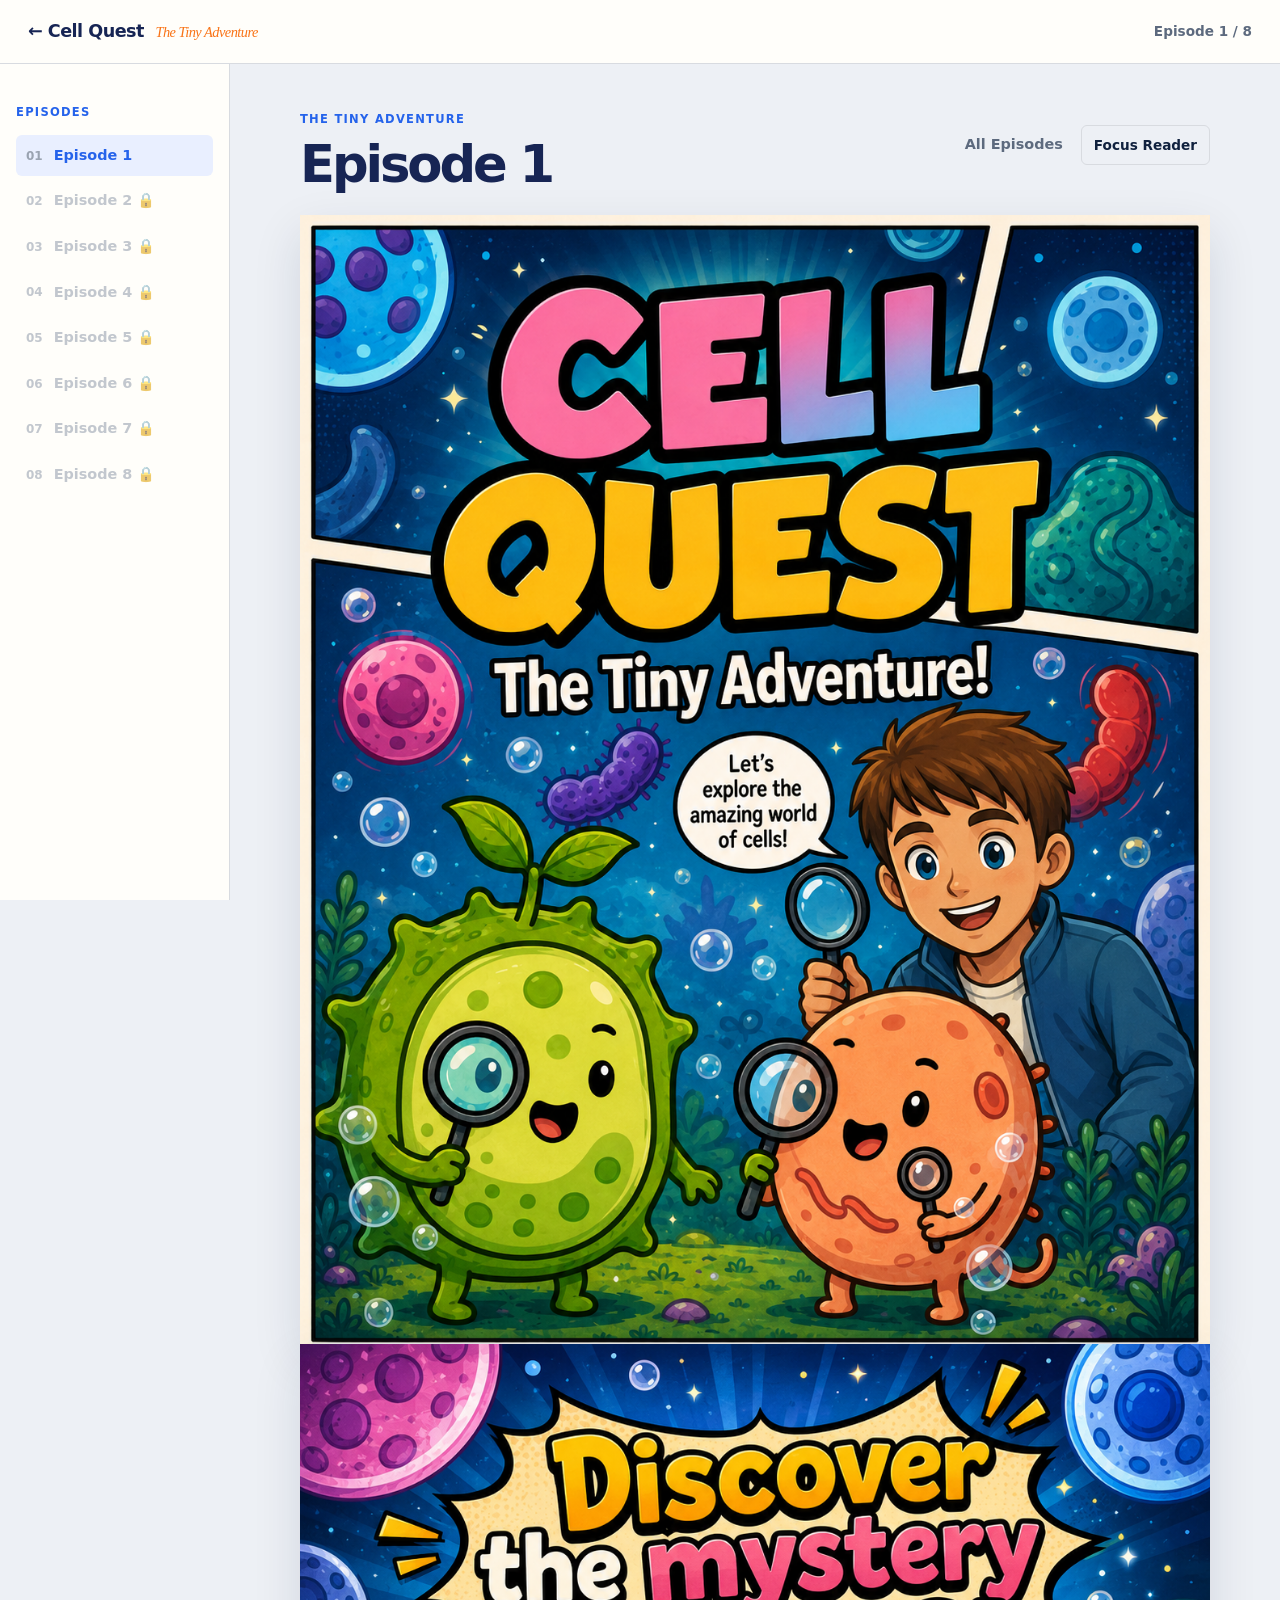
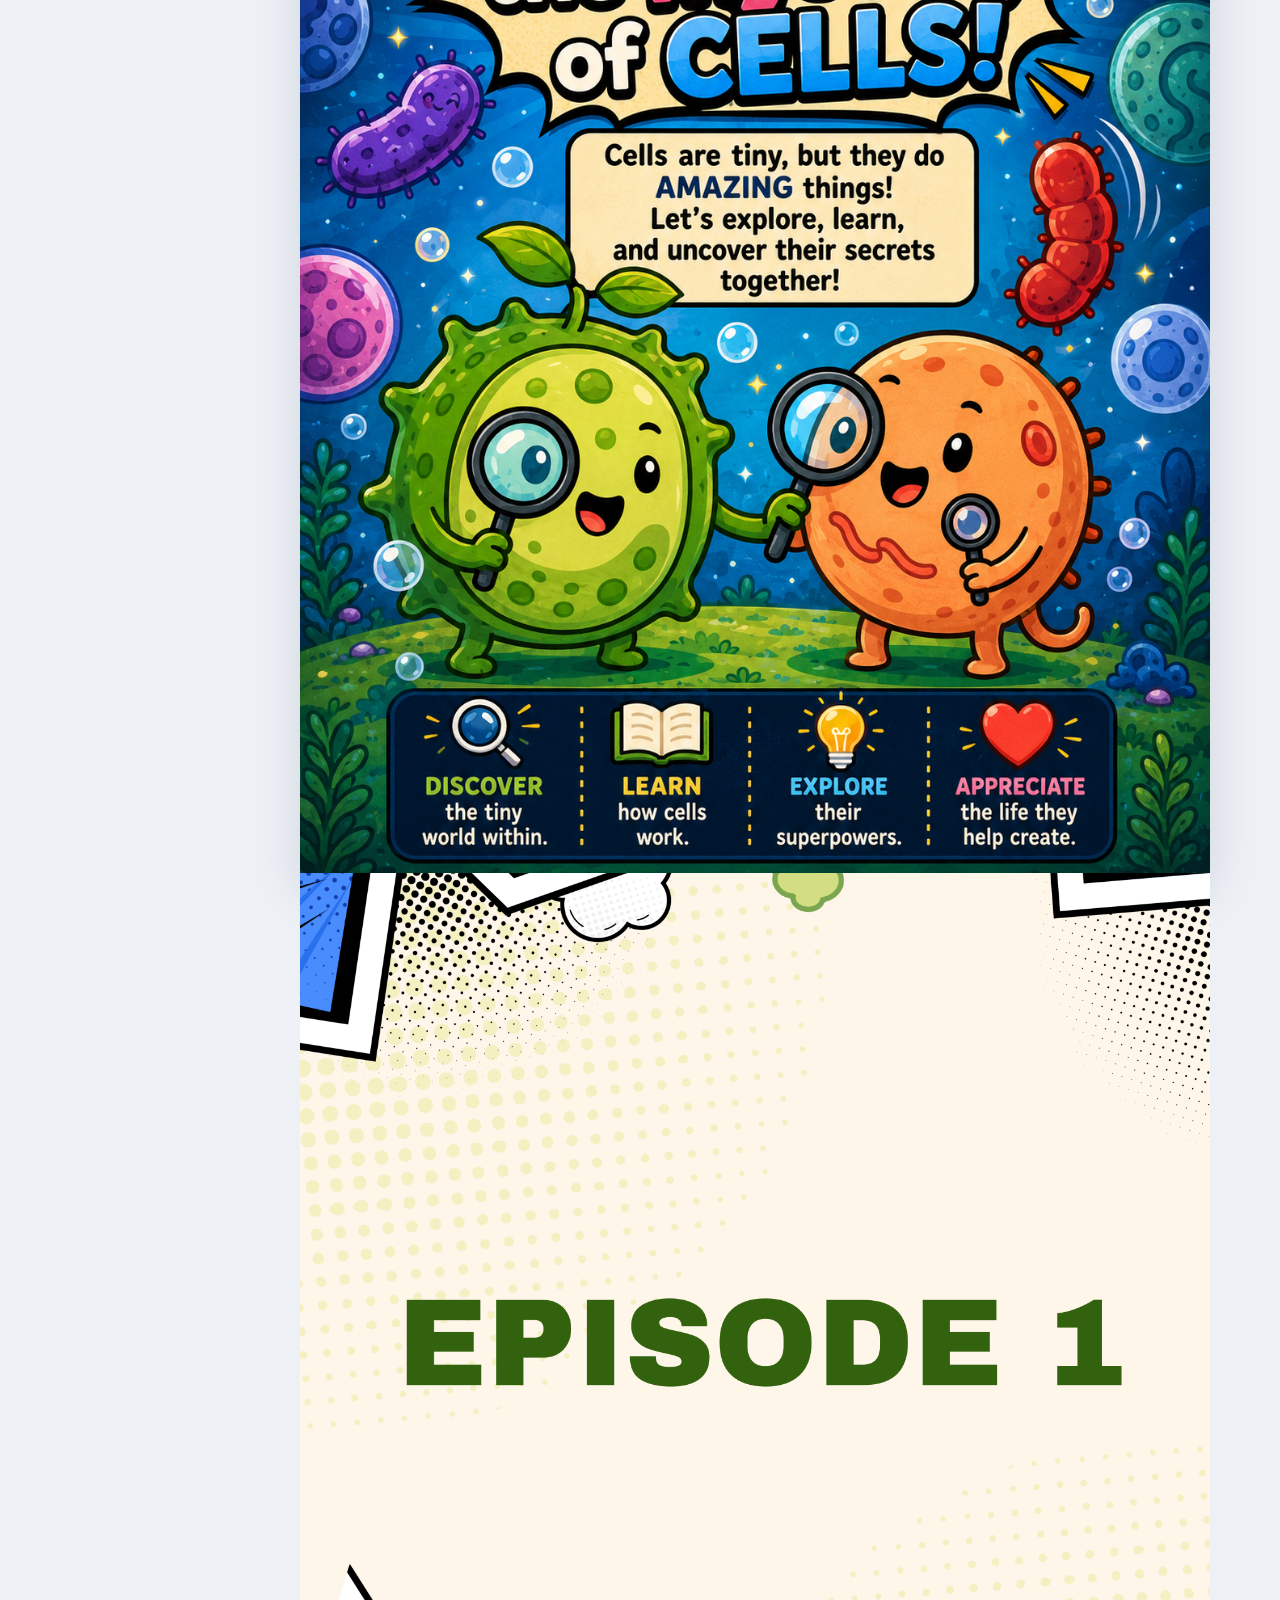
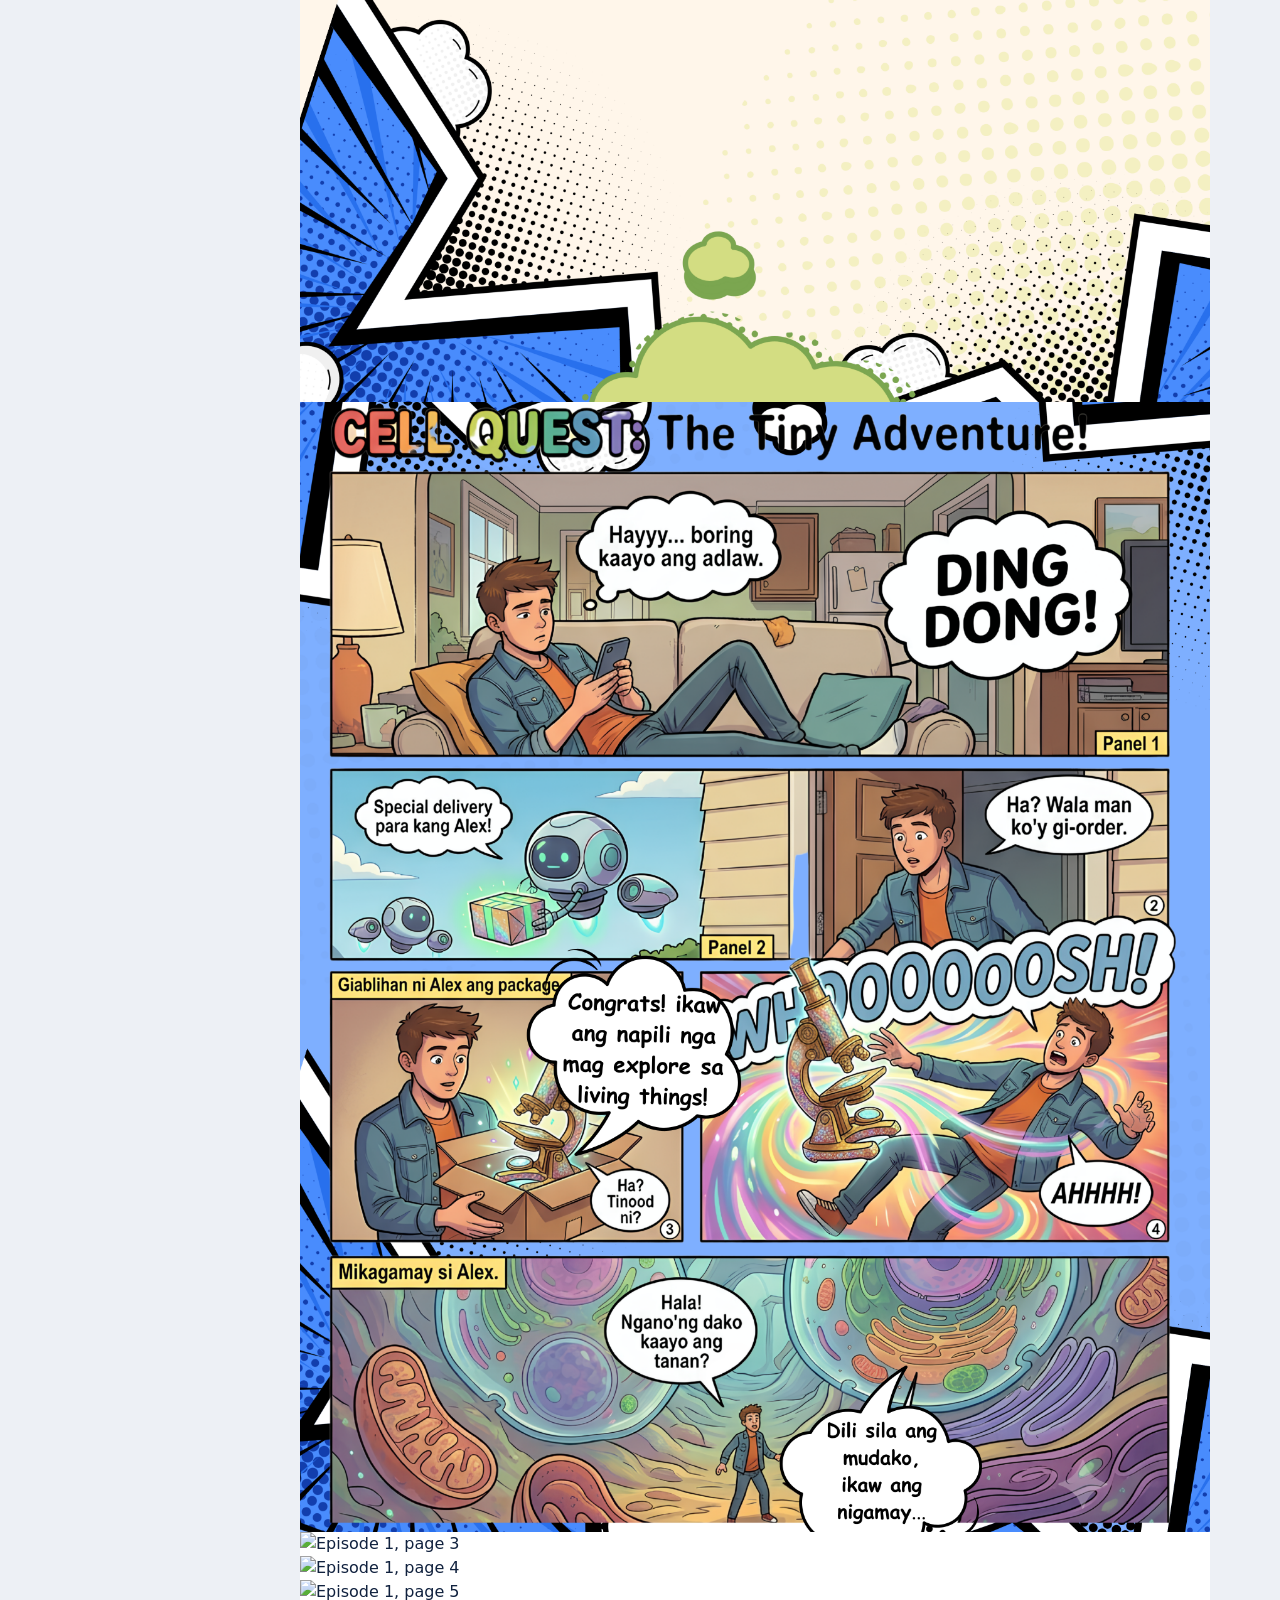
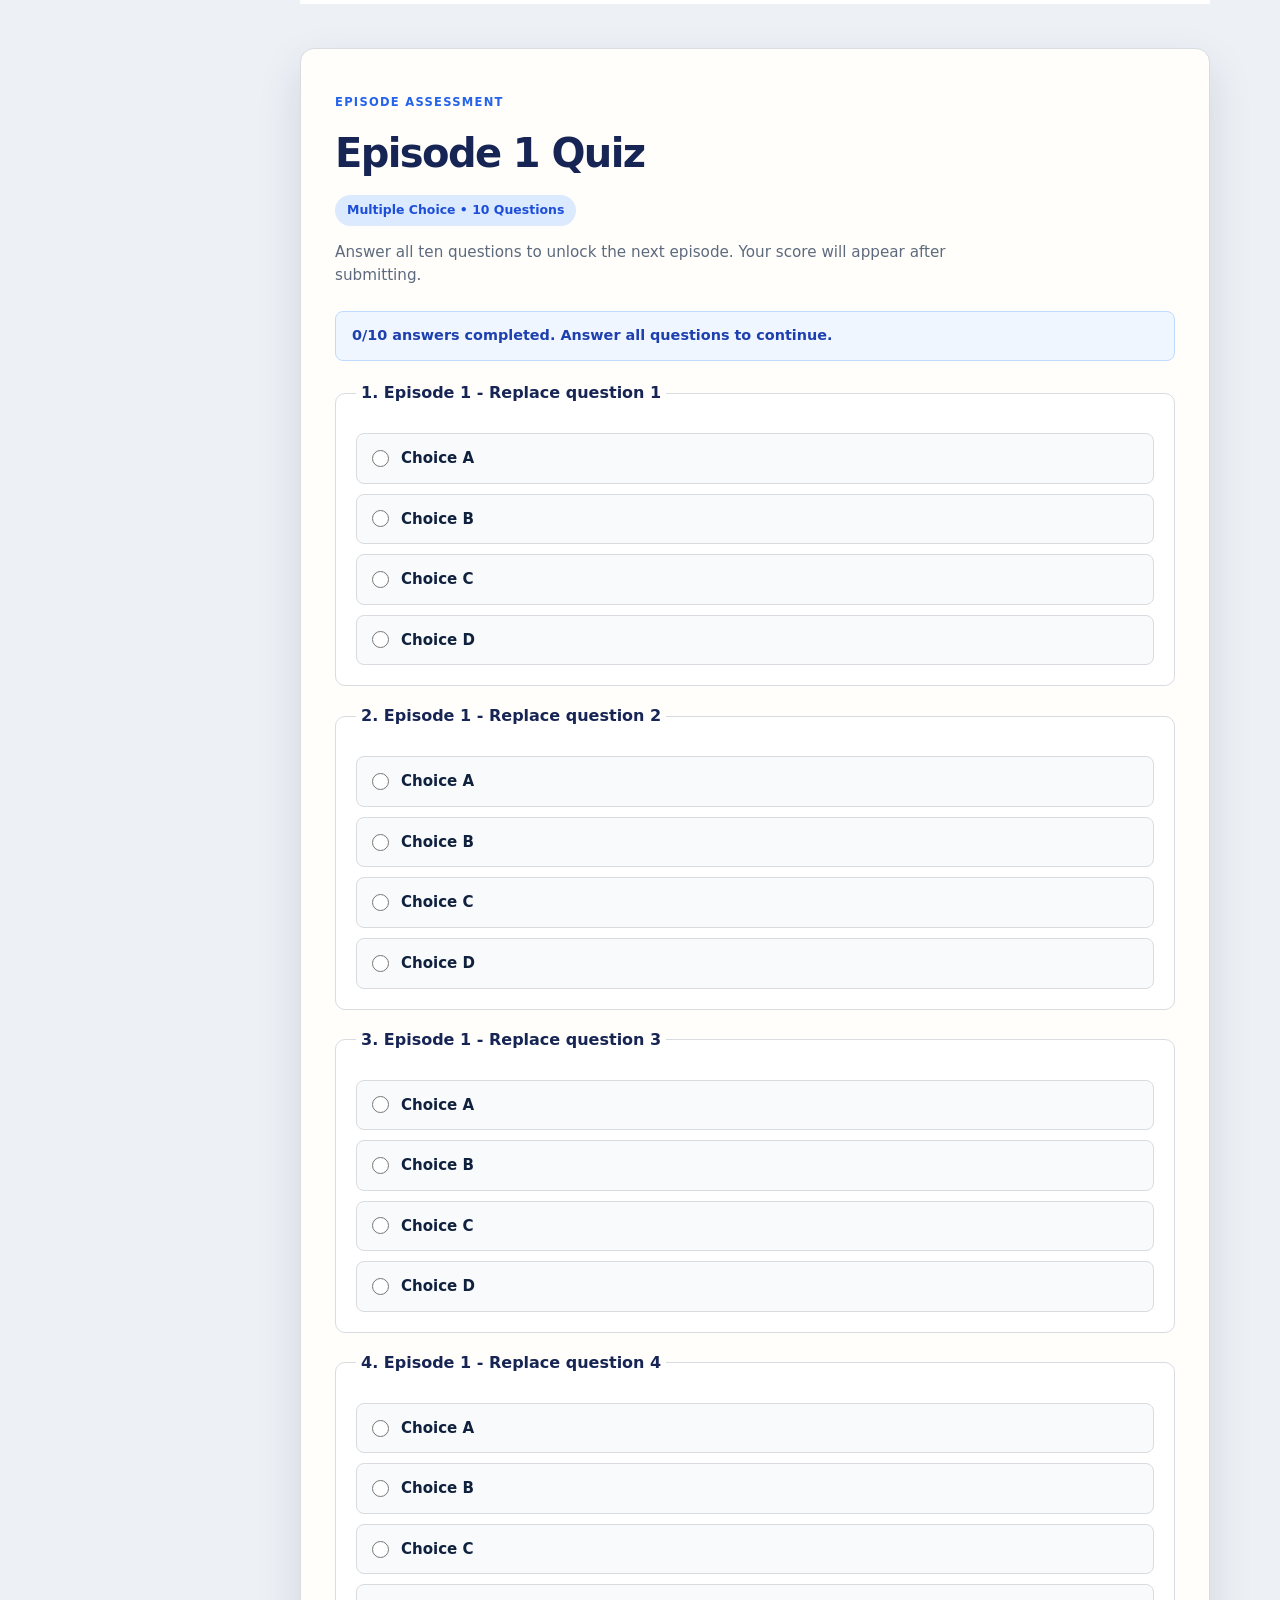
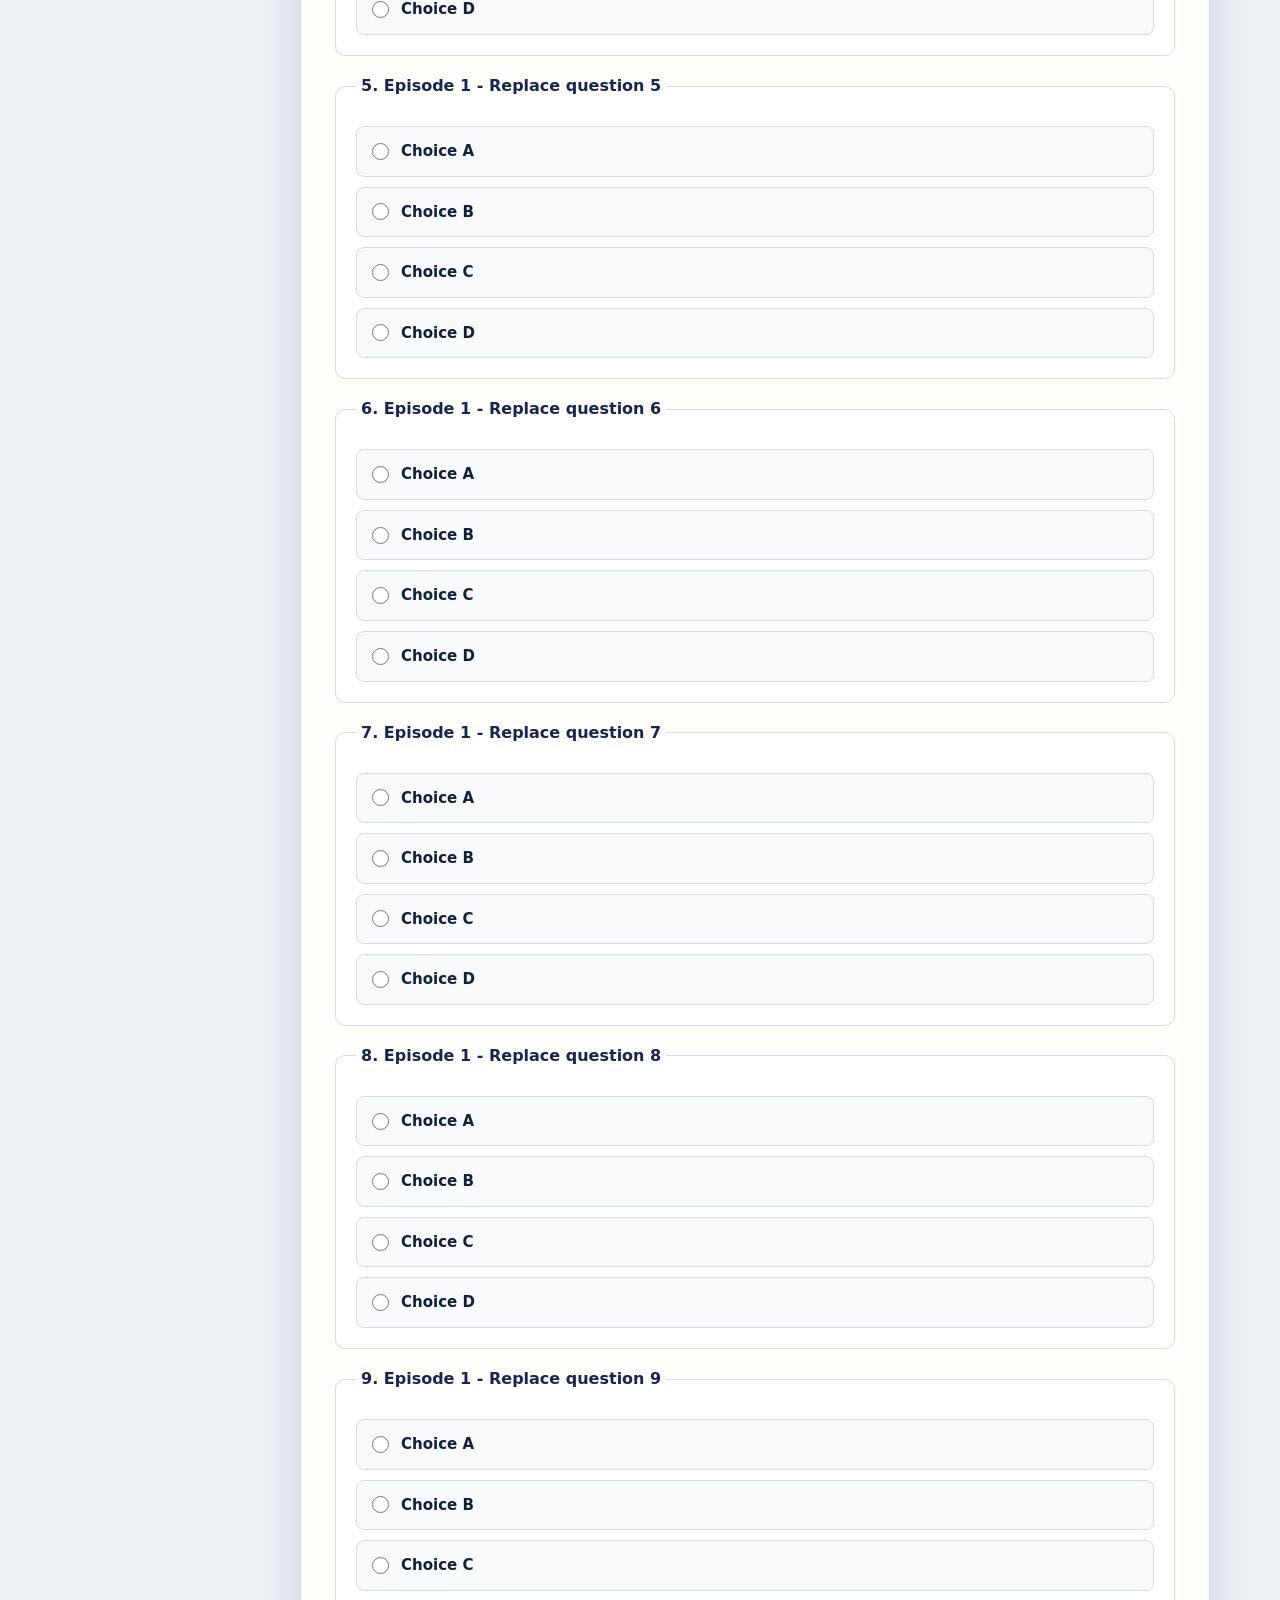
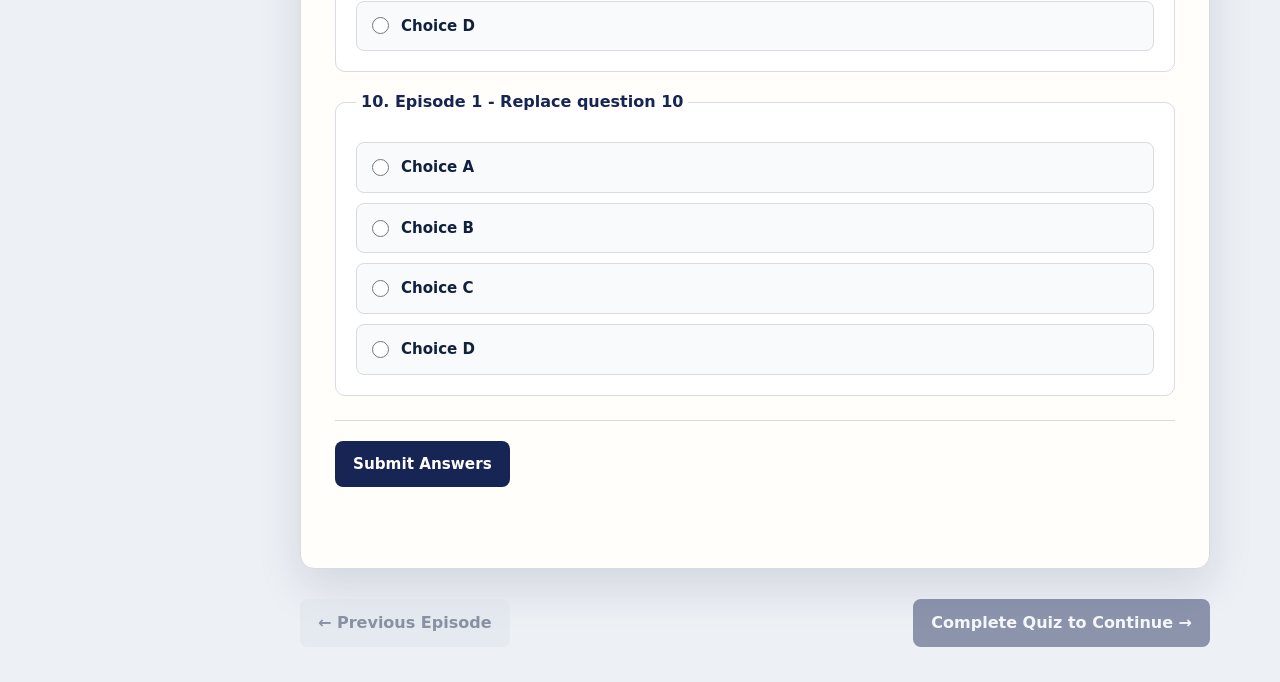
==== comics/reader.html @ 2b367c93 "first commit" ====
<!doctype html>
<html lang="en">
  <head>
    <meta charset="UTF-8" />
    <meta name="viewport" content="width=device-width, initial-scale=1.0" />
    <meta name="theme-color" content="#172554" />

    <title>Cell Quest | Comic Reader</title>

    <link rel="stylesheet" href="../css/comic-quiz.css" />
  </head>

  <body class="reader-page">
    <!-- READER HEADER -->
    <header class="reader-header" id="readerHeader">
      <a class="brand" href="../index.html">
        ← Cell Quest
        <span>The Tiny Adventure</span>
      </a>

      <p id="readerProgress" class="reader-progress">Episode 1 / 8</p>
    </header>

    <main class="reader-layout">
      <!-- SIDEBAR -->
      <aside class="episode-sidebar" aria-label="Episode navigation">
        <p class="eyebrow">Episodes</p>

        <ol id="episodeNav" class="episode-nav"></ol>
      </aside>

      <!-- MAIN CONTENT -->
      <section class="reader-content" aria-labelledby="readerTitle">
        <div class="reader-title-row">
          <div>
            <p class="eyebrow">The Tiny Adventure</p>

            <h1 id="readerTitle">Episode 1</h1>
          </div>

          <div class="reader-actions">
            <a href="../index.html#episodes" class="text-action">
              All Episodes
            </a>

            <button
              type="button"
              id="readerModeToggle"
              class="reader-mode-toggle"
              aria-pressed="false"
            >
              Focus Reader
            </button>
          </div>
        </div>

        <!-- COMIC PAGES -->
        <div id="comicPages" class="comic-pages" aria-label="Comic pages"></div>

        <!-- EPISODE QUIZ -->
        <section
          id="quizSection"
          class="quiz-panel"
          aria-labelledby="quizTitle"
        >
          <div class="quiz-heading">
            <p class="eyebrow">Episode Assessment</p>

            <h2 id="quizTitle">Episode Quiz</h2>

            <span id="quizType" class="quiz-type-badge"> 10 Questions </span>

            <p class="quiz-description">
              Answer all ten questions to unlock the next episode. Your score
              will appear after submitting.
            </p>
          </div>

          <p
            id="quizStatus"
            class="quiz-status"
            role="status"
            aria-live="polite"
          >
            Preparing your questions...
          </p>

          <form id="quizForm" novalidate hidden>
            <div id="quizContainer"></div>

            <div class="quiz-footer">
              <button
                type="submit"
                id="submitQuiz"
                class="primary-action quiz-submit"
              >
                Submit Answers
              </button>

              <p
                id="quizResult"
                class="quiz-result"
                role="status"
                aria-live="polite"
              ></p>
            </div>
          </form>
        </section>

        <!-- EPISODE CONTROLS -->
        <nav class="episode-controls" aria-label="Episode controls">
          <a
            id="previousEpisode"
            class="button-secondary is-disabled"
            aria-disabled="true"
          >
            ← Previous Episode
          </a>

          <a
            id="nextEpisode"
            class="primary-action is-disabled"
            aria-disabled="true"
          >
            Complete Quiz to Continue
          </a>
        </nav>

        <p id="storageWarning" class="storage-warning" role="status" hidden></p>
      </section>
    </main>

    <script src="../js/app-config.js"></script>
    <script src="../data/questions.js"></script>
    <script src="../js/app.js"></script>
  </body>
</html>
---- css/comic-quiz.css ----
/* ========================================
   GLOBAL VARIABLES
======================================== */

:root {
    --ink: #10213e;
    --muted: #5d6a7e;
    --paper: #f7f5ef;
    --surface: #fffefa;
    --line: #d8dbe0;

    --navy: #172554;
    --blue: #2563eb;
    --orange: #f97316;

    --green: #16a34a;
    --red: #dc2626;

    --shadow: 0 18px 45px rgba(16, 33, 62, 0.12);
}

* {
    box-sizing: border-box;
}

html {
    scroll-behavior: smooth;
}

body {
    min-height: 100vh;
    margin: 0;
    background: var(--paper);
    color: var(--ink);
    font-family: Inter, ui-sans-serif, system-ui,
        -apple-system, BlinkMacSystemFont,
        "Segoe UI", sans-serif;
    line-height: 1.5;
}

[hidden] {
    display: none !important;
}

a {
    color: inherit;
}

button {
    font: inherit;
}

button,
a {
    -webkit-tap-highlight-color: transparent;
}

button:focus-visible,
a:focus-visible {
    outline: 3px solid #93c5fd;
    outline-offset: 3px;
}

.eyebrow {
    color: var(--blue);
    font-size: 0.72rem;
    font-weight: 850;
    letter-spacing: 0.11em;
    text-transform: uppercase;
}

.primary-action,
.button-secondary {
    display: inline-flex;
    align-items: center;
    justify-content: center;
    gap: 12px;
    padding: 12px 18px;
    border: 0;
    border-radius: 8px;
    font-weight: 800;
    text-decoration: none;
    cursor: pointer;
    transition: background 0.2s, transform 0.2s;
}

.primary-action {
    background: var(--navy);
    color: #ffffff;
}

.primary-action:hover {
    background: var(--blue);
}

.button-secondary {
    background: #dce2ea;
    color: var(--ink);
}

.button-secondary:hover {
    background: #cbd5e1;
}

.is-disabled {
    opacity: 0.45;
    cursor: not-allowed;
    pointer-events: none;
}

/* ========================================
   LANDING PAGE HEADER
======================================== */

.site-header {
    position: sticky;
    top: 0;
    z-index: 20;
    background: rgba(255, 254, 250, 0.93);
    backdrop-filter: blur(12px);
    border-bottom: 1px solid var(--line);
}

.header-inner,
.hero,
.about,
.episode-section {
    width: min(1120px, calc(100% - 40px));
    margin-inline: auto;
}

.header-inner {
    min-height: 70px;
    display: flex;
    align-items: center;
    justify-content: space-between;
}

.brand {
    color: var(--navy);
    font-size: 1.1rem;
    font-weight: 900;
    letter-spacing: -0.03em;
    text-decoration: none;
}

.site-nav {
    display: flex;
    align-items: center;
    gap: 24px;
}

.site-nav a,
.text-action {
    color: var(--muted);
    font-size: 0.9rem;
    font-weight: 750;
    text-decoration: none;
}

.site-nav a:hover,
.text-action:hover {
    color: var(--blue);
}

/* ========================================
   HERO
======================================== */

.hero {
    min-height: 535px;
    display: grid;
    grid-template-columns: 1.25fr 0.75fr;
    align-items: center;
    gap: 56px;
    padding: 72px 0;
}

.hero h1 {
    max-width: 680px;
    margin: 15px 0 22px;
    color: var(--navy);
    font-size: clamp(3.2rem, 7vw, 6.6rem);
    letter-spacing: -0.075em;
    line-height: 0.95;
}

.hero h1 em {
    color: var(--orange);
    font-family: Georgia, serif;
    font-weight: 400;
}

.hero-text {
    max-width: 590px;
    color: var(--muted);
    font-size: 1.08rem;
}

.hero .primary-action {
    margin-top: 28px;
}

.hero-mark {
    aspect-ratio: 1;
    display: flex;
    flex-direction: column;
    justify-content: center;
    padding: 11%;
    background: var(--navy);
    color: #ffffff;
    box-shadow: var(--shadow);
    transform: rotate(3deg);
}

.hero-mark span {
    color: #93c5fd;
    font-weight: 800;
    font-size: clamp(1.3rem, 3vw, 2.2rem);
    letter-spacing: 0.08em;
    text-transform: uppercase;
}

.hero-mark strong {
    color: #fb923c;
    font-family: Georgia, serif;
    font-size: clamp(3.7rem, 8vw, 7rem);
    font-style: italic;
    line-height: 0.75;
    letter-spacing: -0.08em;
}

.hero-mark i {
    margin-top: 28px;
    padding-top: 10px;
    border-top: 1px solid #476283;
    font-style: normal;
    font-size: 0.8rem;
    font-weight: 800;
    letter-spacing: 0.15em;
}

/* ========================================
   ABOUT
======================================== */

.about {
    display: grid;
    grid-template-columns: 220px 1fr;
    gap: 45px;
    padding: 64px 0;
    border-top: 1px solid var(--line);
}

.about h2 {
    margin: 0 0 18px;
    color: var(--navy);
    font-size: clamp(2rem, 4vw, 3.5rem);
    letter-spacing: -0.05em;
    line-height: 1;
}

.about p:last-child {
    max-width: 650px;
    color: var(--muted);
    font-size: 1.08rem;
}

/* ========================================
   EPISODE GRID
======================================== */

.episode-section {
    padding: 55px 0 90px;
    border-top: 1px solid var(--line);
    scroll-margin-top: 85px;
}

.section-heading {
    display: flex;
    justify-content: space-between;
    align-items: end;
    gap: 20px;
    margin-bottom: 20px;
}

.section-heading h2 {
    margin: 8px 0 0;
    color: var(--navy);
    font-size: clamp(2rem, 4vw, 3.5rem);
    letter-spacing: -0.05em;
    line-height: 1;
}

.progress-label {
    color: var(--muted);
    font-size: 0.9rem;
    font-weight: 750;
}

.progress-track {
    width: 100%;
    height: 8px;
    overflow: hidden;
    background: #e2e8f0;
    border-radius: 100px;
}

.progress-fill {
    width: 0%;
    height: 100%;
    background: var(--green);
    border-radius: 100px;
    transition: width 0.3s ease;
}

.episode-help {
    margin: 16px 0 24px;
    color: var(--muted);
    font-size: 0.9rem;
}

.episode-grid {
    display: grid;
    grid-template-columns: repeat(2, minmax(0, 1fr));
    gap: 12px;
    padding: 0;
    list-style: none;
}

.episode-card {
    display: flex;
    align-items: center;
    gap: 18px;
    min-height: 116px;
    padding: 20px;
    background: var(--surface);
    border: 1px solid var(--line);
    border-radius: 8px;
    text-decoration: none;
    transition:
        transform 0.2s,
        box-shadow 0.2s,
        border-color 0.2s;
}

a.episode-card:hover {
    border-color: var(--blue);
    box-shadow: var(--shadow);
    transform: translateY(-3px);
}

.episode-number {
    color: #9aa3b1;
    font-size: 1.25rem;
    font-weight: 850;
}

.episode-card-copy {
    display: grid;
    flex: 1;
    gap: 3px;
}

.episode-card-copy strong {
    color: var(--navy);
    font-size: 1.13rem;
}

.episode-card-copy small {
    color: var(--muted);
}

.episode-arrow {
    color: var(--blue);
    font-size: 1.4rem;
}

.episode-card.is-available {
    border-left: 4px solid var(--blue);
}

.episode-card.is-completed {
    border-left: 4px solid var(--green);
}

.episode-card.is-completed small {
    color: #15803d;
    font-weight: 750;
}

.episode-card.is-locked {
    background: #f0f1f3;
    opacity: 0.65;
    cursor: not-allowed;
}

.episode-card.is-locked .episode-arrow {
    color: #64748b;
}

.storage-warning {
    margin-top: 20px;
    padding: 14px 16px;
    border: 1px solid #fdba74;
    border-radius: 8px;
    background: #fff7ed;
    color: #9a3412;
    font-size: 0.88rem;
}

/* ========================================
   FOOTER
======================================== */

.site-footer {
    padding: 28px 20px;
    border-top: 1px solid var(--line);
    color: var(--muted);
    font-size: 0.85rem;
    text-align: center;
}

/* ========================================
   READER HEADER
======================================== */

.reader-page {
    background: #edf0f5;
}

.reader-header {
    position: sticky;
    top: 0;
    z-index: 20;
    display: flex;
    justify-content: space-between;
    align-items: center;
    height: 64px;
    padding: 0 28px;
    background: var(--surface);
    border-bottom: 1px solid var(--line);
    transition: transform 0.24s ease;
}

.reader-header.nav-hidden {
    transform: translateY(-100%);
}

.reader-header .brand span {
    margin-left: 6px;
    color: var(--orange);
    font-family: Georgia, serif;
    font-size: 0.9rem;
    font-style: italic;
    font-weight: 400;
}

.reader-progress {
    color: var(--muted);
    font-size: 0.85rem;
    font-weight: 800;
}

/* ========================================
   READER LAYOUT
======================================== */

.reader-layout {
    display: grid;
    grid-template-columns: 230px minmax(0, 1fr);
    max-width: 1600px;
    min-height: calc(100vh - 64px);
    margin: auto;
}

.episode-sidebar {
    position: sticky;
    top: 64px;
    align-self: start;
    height: calc(100vh - 64px);
    overflow-y: auto;
    padding: 28px 16px;
    background: var(--surface);
    border-right: 1px solid var(--line);
}

.reader-header-hidden .episode-sidebar {
    top: 0;
    height: 100vh;
}

.episode-nav {
    display: grid;
    gap: 4px;
    margin-top: 14px;
    padding: 0;
    list-style: none;
}

.episode-nav a,
.episode-nav .episode-nav-locked {
    display: flex;
    align-items: center;
    gap: 11px;
    padding: 10px;
    border-radius: 6px;
    color: var(--muted);
    font-size: 0.9rem;
    font-weight: 700;
    text-decoration: none;
}

.episode-nav a span,
.episode-nav .episode-nav-locked span {
    color: #9aa3b1;
    font-size: 0.75rem;
}

.episode-nav a:hover,
.episode-nav a.is-active {
    background: #e9efff;
    color: var(--blue);
}

.episode-nav a.is-completed:not(.is-active) {
    color: #15803d;
}

.episode-nav .episode-nav-locked {
    color: #9aa3b1;
    opacity: 0.6;
    cursor: not-allowed;
}

.reader-content {
    width: 100%;
    max-width: 980px;
    margin: 0 auto;
    padding: 35px;
}

.reader-title-row {
    display: flex;
    justify-content: space-between;
    align-items: center;
    gap: 20px;
    margin-bottom: 24px;
}

.reader-title-row h1 {
    margin: 6px 0 0;
    color: var(--navy);
    font-size: clamp(2rem, 4vw, 3.2rem);
    letter-spacing: -0.06em;
    line-height: 1;
}

.reader-actions {
    display: flex;
    align-items: center;
    gap: 18px;
}

.reader-mode-toggle {
    padding: 9px 12px;
    background: transparent;
    border: 1px solid var(--line);
    border-radius: 6px;
    color: var(--ink);
    font-size: 0.85rem;
    font-weight: 800;
    cursor: pointer;
}

.reader-mode-toggle:hover {
    border-color: var(--blue);
    color: var(--blue);
}

/* ========================================
   COMIC PAGES
======================================== */

.comic-pages {
    display: grid;
    gap: 0;
}

.comic-page {
    width: 100%;
    margin: 0;
    background: white;
}

.comic-page img {
    display: block;
    width: 100%;
    height: auto;
}

.title-page {
    box-shadow: var(--shadow);
}

.episode-controls {
    display: flex;
    justify-content: space-between;
    gap: 12px;
    margin-top: 30px;
}

/* ========================================
   QUIZ PANEL
======================================== */

.quiz-panel {
    margin-top: 44px;
    padding: 34px;
    background: var(--surface);
    border: 1px solid var(--line);
    border-radius: 14px;
    box-shadow: var(--shadow);
}

.quiz-heading {
    margin-bottom: 25px;
}

.quiz-heading h2 {
    margin: 8px 0 12px;
    color: var(--navy);
    font-size: clamp(1.9rem, 4vw, 2.5rem);
    letter-spacing: -0.04em;
}

.quiz-type-badge {
    display: inline-block;
    padding: 6px 12px;
    border-radius: 100px;
    background: #dbeafe;
    color: #1d4ed8;
    font-size: 0.78rem;
    font-weight: 850;
}

.quiz-description {
    max-width: 680px;
    margin-top: 15px;
    color: var(--muted);
    font-size: 0.95rem;
}

.quiz-status {
    margin: 0 0 20px;
    padding: 13px 16px;
    border: 1px solid #bfdbfe;
    border-radius: 8px;
    background: #eff6ff;
    color: #1e40af;
    font-size: 0.9rem;
    font-weight: 650;
}

.quiz-status.is-error {
    border-color: #fecaca;
    background: #fef2f2;
    color: #b91c1c;
}

.quiz-status.is-success {
    border-color: #bbf7d0;
    background: #f0fdf4;
    color: #15803d;
}

/* ========================================
   MULTIPLE CHOICE / TRUE OR FALSE
======================================== */

.quiz-question {
    min-width: 0;
    margin: 0 0 18px;
    padding: 20px;
    background: #ffffff;
    border: 1px solid var(--line);
    border-radius: 10px;
}

.quiz-question legend {
    padding: 0 5px;
    color: var(--navy);
    font-size: 1rem;
    font-weight: 800;
}

.quiz-options {
    display: grid;
    gap: 10px;
    padding-top: 8px;
}

.quiz-choice {
    display: flex;
    align-items: center;
    gap: 12px;
    padding: 13px 15px;
    background: #f8fafc;
    border: 1px solid var(--line);
    border-radius: 8px;
    cursor: pointer;
    transition: background 0.2s, border-color 0.2s;
}

.quiz-choice:hover {
    background: #eff6ff;
    border-color: var(--blue);
}

.quiz-choice:has(input:checked) {
    background: #dbeafe;
    border-color: var(--blue);
}

.quiz-choice:has(input:focus-visible) {
    outline: 3px solid #93c5fd;
    outline-offset: 2px;
}

.quiz-choice input {
    flex-shrink: 0;
    width: 17px;
    height: 17px;
    margin: 0;
    accent-color: var(--blue);
    cursor: pointer;
}

.quiz-choice span {
    font-size: 0.94rem;
    font-weight: 600;
    overflow-wrap: anywhere;
}

/* ========================================
   MATCHING TYPE
======================================== */

.match-instructions {
    margin-bottom: 18px;
    padding: 14px 16px;
    background: #eff6ff;
    border-radius: 8px;
    color: #1e40af;
    font-size: 0.9rem;
    font-weight: 650;
}

.matching-board {
    position: relative;
    display: grid;
    grid-template-columns: minmax(0, 1fr) minmax(0, 1fr);
    align-items: start;
    gap: 44px;
}

.match-column {
    display: grid;
    gap: 12px;
    min-width: 0;
}

.match-column h3 {
    margin: 0 0 5px;
    color: var(--navy);
    font-size: 0.9rem;
}

.match-button {
    position: relative;
    z-index: 2;
    display: flex;
    flex-direction: column;
    align-items: flex-start;
    gap: 7px;
    width: 100%;
    min-height: 94px;
    padding: 13px;
    background: #ffffff;
    color: var(--ink);
    border: 2px solid var(--line);
    border-radius: 9px;
    text-align: left;
    cursor: pointer;
    transition:
        border-color 0.2s,
        background 0.2s;
}

.match-button:hover {
    border-color: var(--blue);
    background: #eff6ff;
}

.match-button.is-paired {
    border-color: var(--green);
    background: #f0fdf4;
}

.match-button.is-selected,
.match-button.is-paired.is-selected {
    border-color: var(--orange);
    background: #fff7ed;
}

.match-marker {
    color: var(--blue);
    font-size: 0.8rem;
    font-weight: 900;
}

.match-content {
    width: 100%;
    font-size: 0.9rem;
    font-weight: 700;
    overflow-wrap: anywhere;
}

.match-label {
    color: var(--muted);
    font-size: 0.72rem;
    font-weight: 750;
}

.match-button.is-paired .match-label {
    color: #15803d;
}

.match-button.is-selected .match-label {
    color: #c2410c;
}

.match-lines {
    position: absolute;
    inset: 0;
    z-index: 1;
    width: 100%;
    height: 100%;
    overflow: visible;
    pointer-events: none;
}

.match-lines line {
    stroke: var(--green);
    stroke-width: 3;
    stroke-linecap: round;
}

/* ========================================
   QUIZ RESULTS
======================================== */

.quiz-footer {
    display: flex;
    flex-direction: column;
    align-items: flex-start;
    gap: 15px;
    margin-top: 24px;
    padding-top: 20px;
    border-top: 1px solid var(--line);
}

.quiz-submit {
    font-size: 0.95rem;
}

.quiz-result {
    color: #15803d;
    font-size: 1rem;
    font-weight: 800;
}

.quiz-result.is-error {
    color: var(--red);
}

/* ========================================
   FOCUS READER
======================================== */

.focus-reader .episode-sidebar {
    display: none;
}

.focus-reader .reader-layout {
    display: block;
    max-width: none;
}

.focus-reader .reader-content {
    max-width: none;
    padding: 0;
}

.focus-reader .reader-title-row {
    position: sticky;
    top: 64px;
    z-index: 10;
    margin: 0;
    padding: 16px 28px;
    background: rgba(247, 245, 239, 0.95);
}

.focus-reader.reader-header-hidden .reader-title-row {
    top: 0;
}

.focus-reader .reader-title-row h1 {
    font-size: 1.5rem;
}

.focus-reader .comic-page {
    max-width: 1600px;
    margin: auto;
}

.focus-reader .quiz-panel {
    max-width: 980px;
    margin-inline: auto;
}

.focus-reader .episode-controls {
    max-width: 980px;
    margin: 30px auto;
    padding: 0 24px;
}

.focus-reader .storage-warning {
    max-width: 980px;
    margin: 20px auto;
}

/* ========================================
   RESPONSIVE
======================================== */

@media (max-width: 700px) {

    .header-inner,
    .hero,
    .about,
    .episode-section {
        width: min(1120px, calc(100% - 28px));
    }

    .hero {
        grid-template-columns: 1fr;
        min-height: 0;
        gap: 35px;
        padding: 48px 0;
    }

    .hero-mark {
        max-width: 330px;
    }

    .about {
        display: block;
        padding: 45px 0;
    }

    .about .eyebrow {
        margin-bottom: 15px;
    }

    .episode-grid {
        grid-template-columns: 1fr;
    }

    .section-heading {
        display: grid;
        align-items: start;
    }

    .reader-header {
        padding: 0 16px;
    }

    .reader-header .brand span {
        display: none;
    }

    .reader-layout {
        display: block;
    }

    .episode-sidebar {
        position: sticky;
        top: 64px;
        z-index: 15;
        height: auto;
        overflow-x: auto;
        overflow-y: hidden;
        padding: 12px 16px;
        border-right: 0;
        border-bottom: 1px solid var(--line);
    }

    .reader-header-hidden .episode-sidebar {
        top: 0;
        height: auto;
    }

    .episode-sidebar .eyebrow {
        display: none;
    }

    .episode-nav {
        display: flex;
        width: max-content;
        margin: 0;
    }

    .episode-nav a,
    .episode-nav .episode-nav-locked {
        padding: 8px 10px;
        border: 1px solid var(--line);
    }

    .reader-content {
        padding: 25px 14px;
    }

    .reader-title-row {
        align-items: flex-start;
    }

    .reader-actions .text-action {
        display: none;
    }

    .quiz-panel {
        margin-top: 28px;
        padding: 20px 14px;
        border-radius: 10px;
    }

    .quiz-question {
        padding: 15px;
    }

    .matching-board {
        gap: 18px;
    }

    .match-button {
        min-height: 100px;
        padding: 9px;
    }

    .match-content {
        font-size: 0.78rem;
    }

    .match-marker,
    .match-label {
        font-size: 0.68rem;
    }

    .episode-controls a {
        flex: 1;
        padding: 10px;
        font-size: 0.82rem;
        text-align: center;
    }

    .focus-reader .reader-title-row {
        padding: 12px 16px;
    }

    .focus-reader .reader-title-row .eyebrow {
        display: none;
    }

    .focus-reader .quiz-panel {
        margin-inline: 14px;
    }

}

@media (prefers-reduced-motion: reduce) {
    html {
        scroll-behavior: auto;
    }

    *,
    *::before,
    *::after {
        transition-duration: 0.01ms !important;
        animation-duration: 0.01ms !important;
    }
}
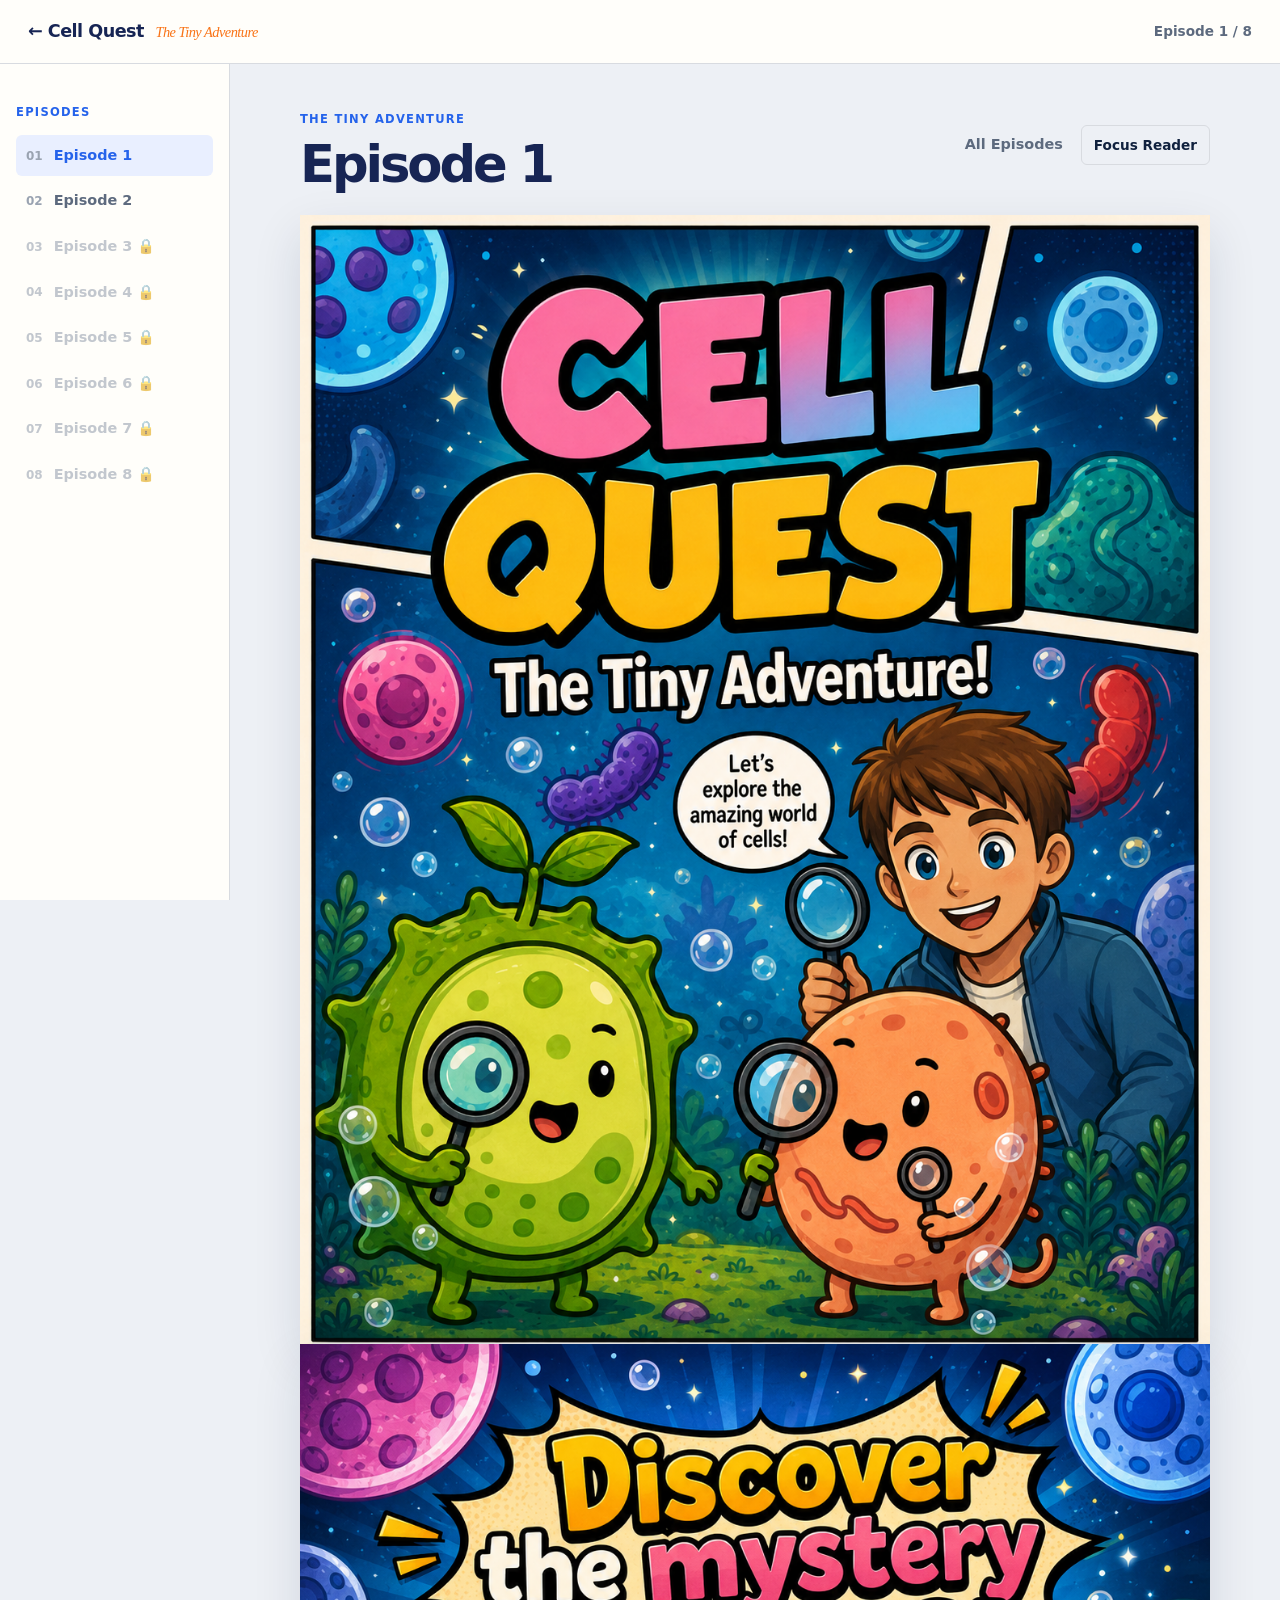
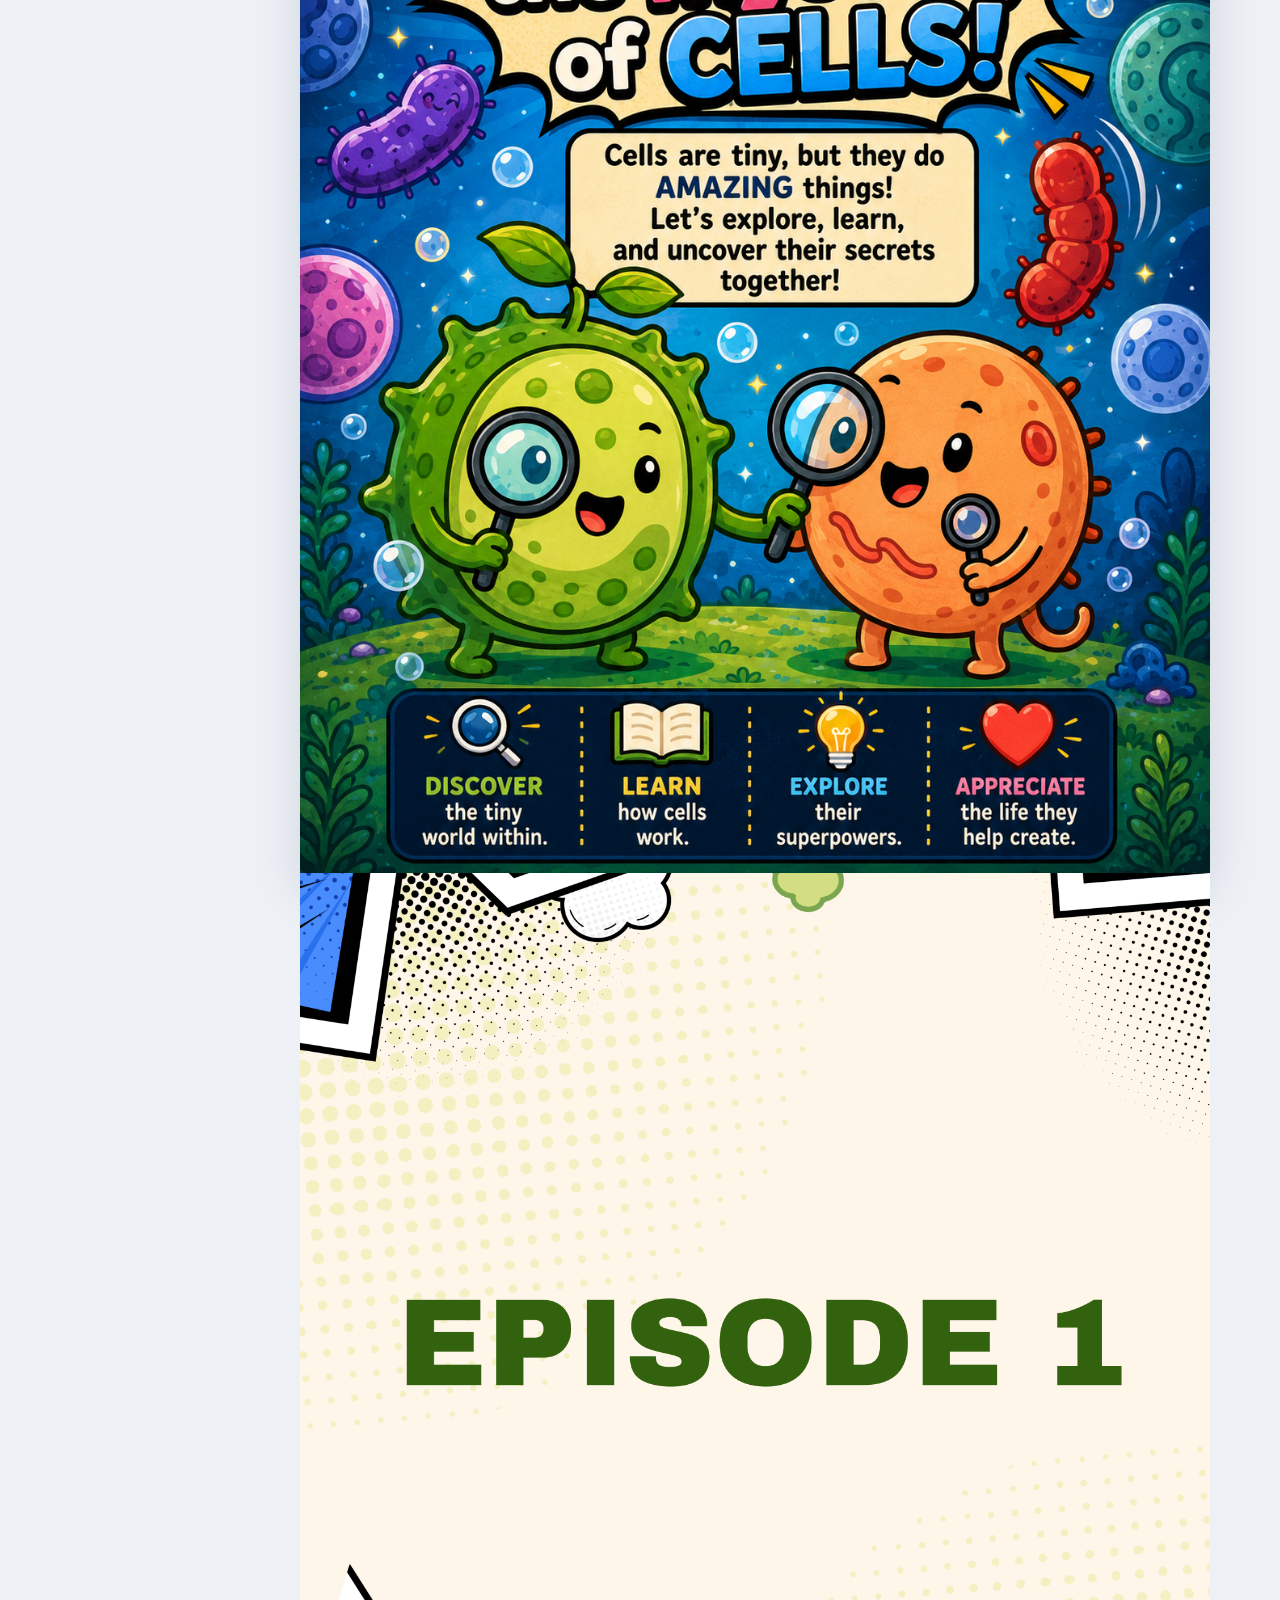
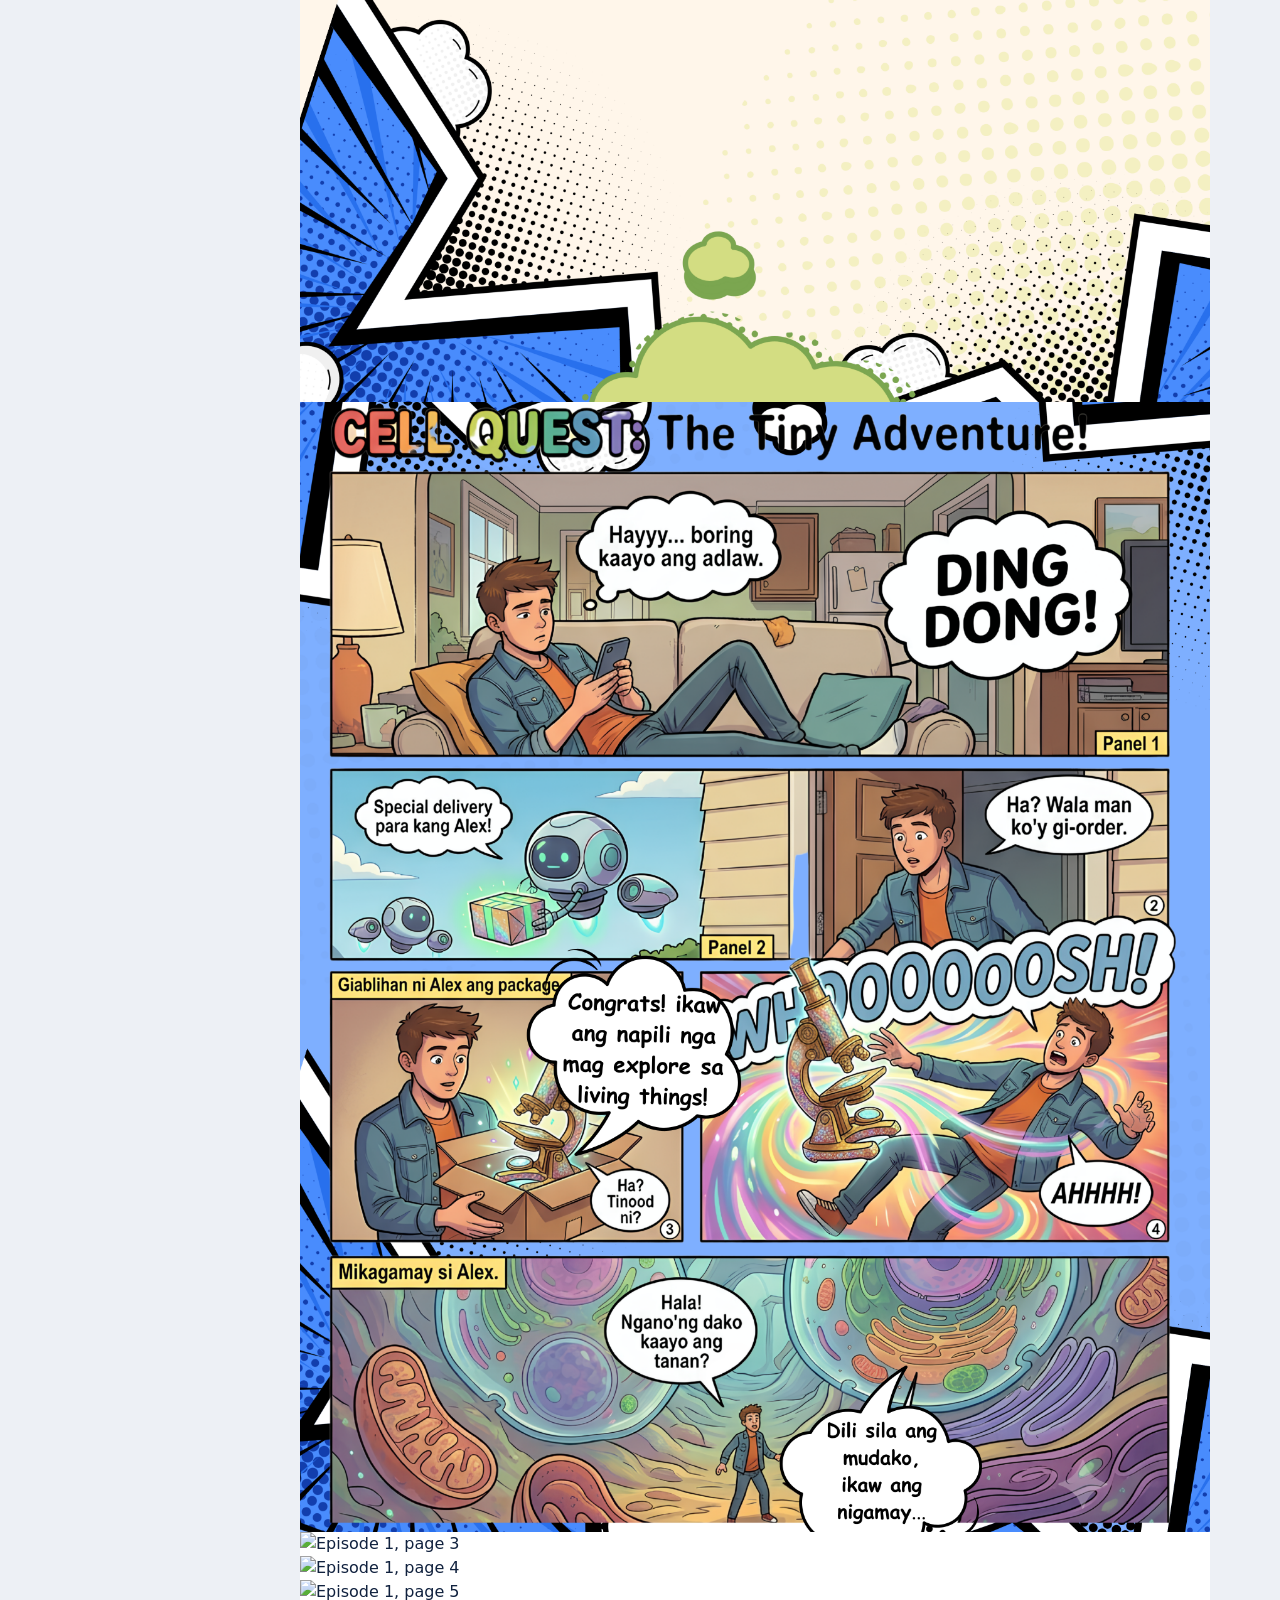
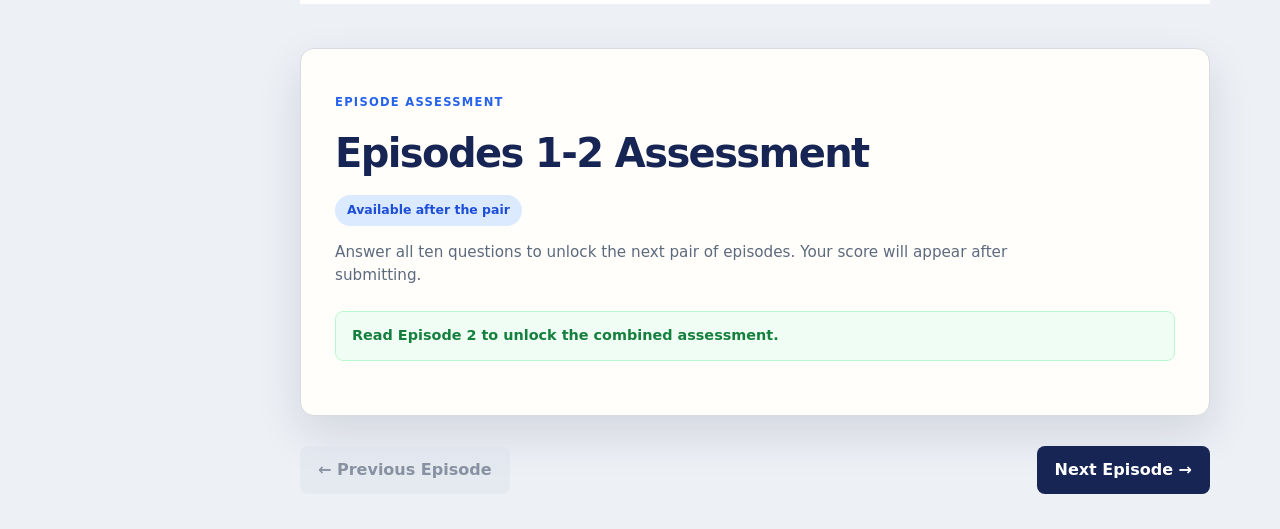
==== commit fb72a296: "fix questions" ====
--- a/comics/reader.html
+++ b/comics/reader.html
@@ -71,7 +71,7 @@
             <span id="quizType" class="quiz-type-badge"> 10 Questions </span>
 
             <p class="quiz-description">
-              Answer all ten questions to unlock the next episode. Your score
+              Answer all ten questions to unlock the next pair of episodes. Your score
               will appear after submitting.
             </p>
           </div>
--- a/css/comic-quiz.css
+++ b/css/comic-quiz.css
@@ -414,11 +414,20 @@
 ======================================== */
 
 .site-footer {
+    display: flex;
+    align-items: center;
+    justify-content: center;
+    gap: 18px;
     padding: 28px 20px;
     border-top: 1px solid var(--line);
     color: var(--muted);
     font-size: 0.85rem;
     text-align: center;
+}
+
+.site-footer .button-secondary {
+    padding: 8px 14px;
+    font-size: 0.85rem;
 }
 
 /* ========================================
@@ -1099,4 +1108,4 @@
         transition-duration: 0.01ms !important;
         animation-duration: 0.01ms !important;
     }
-}+}
